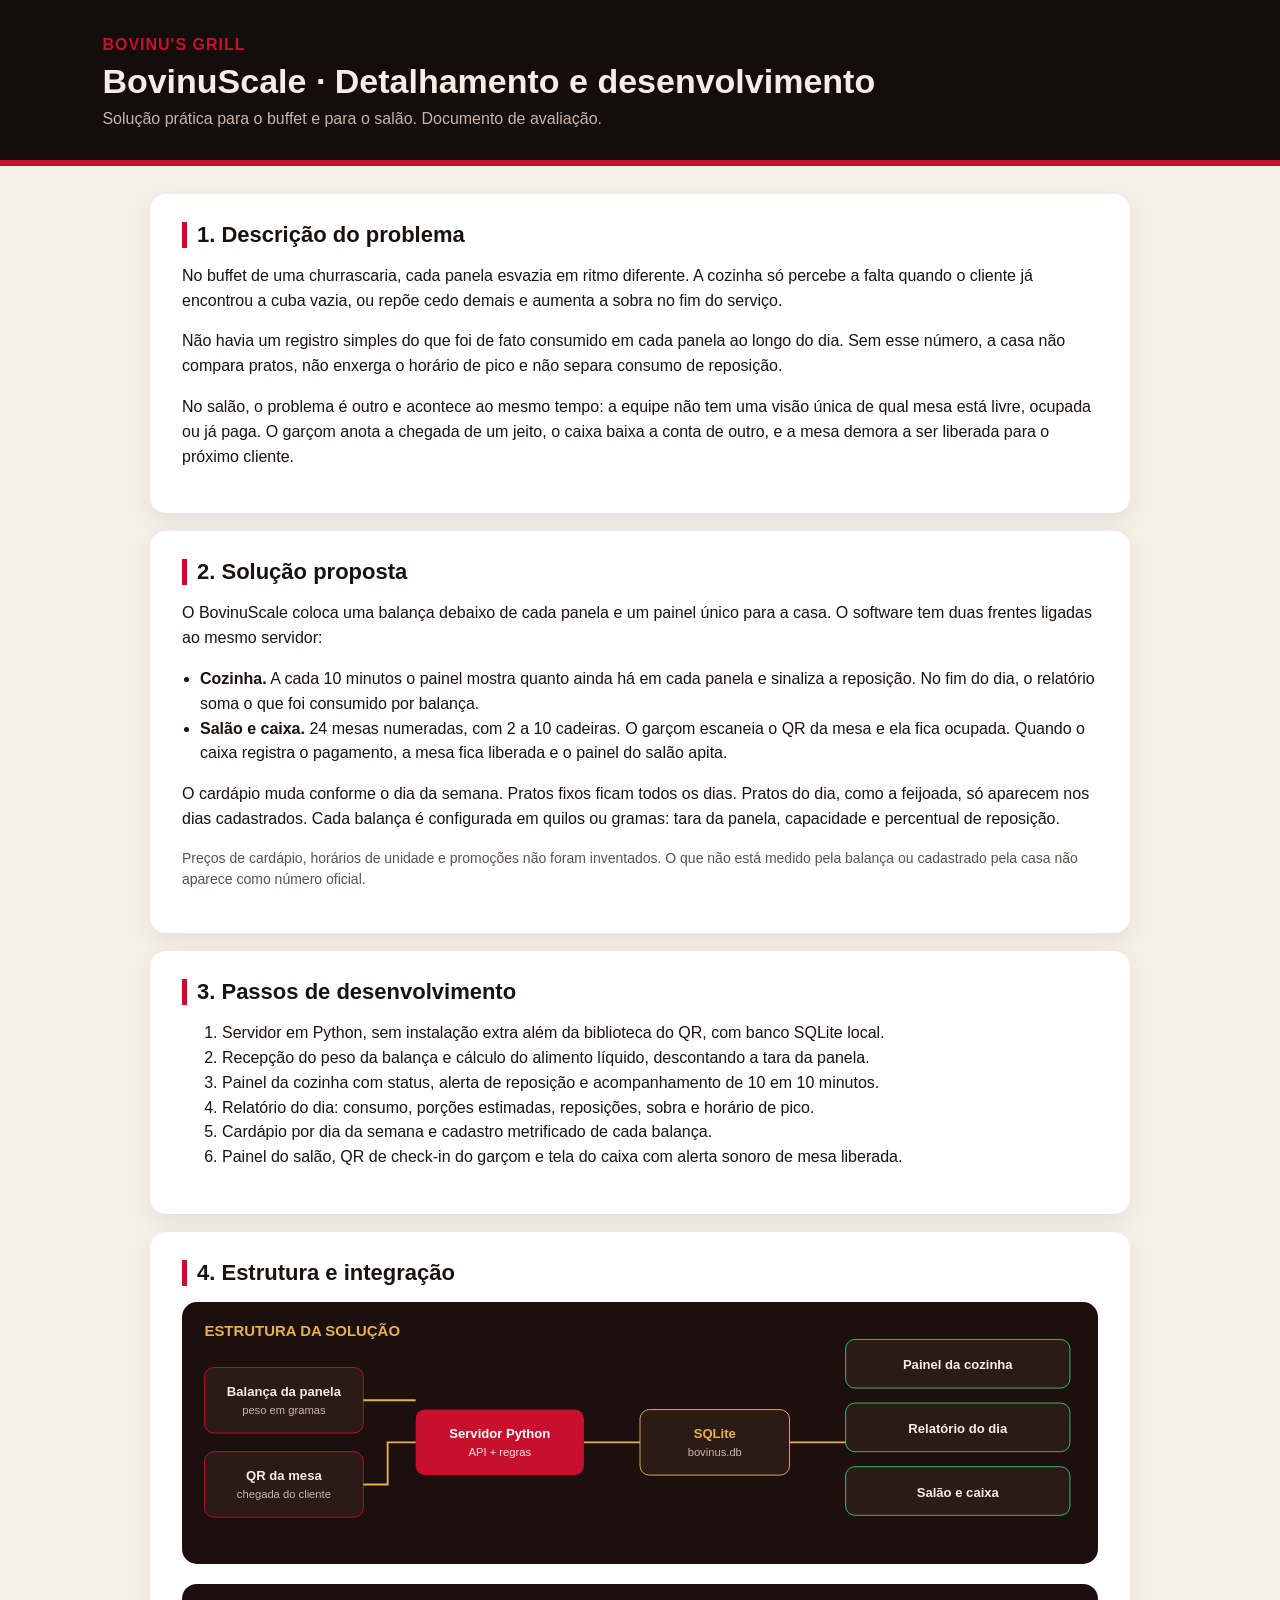
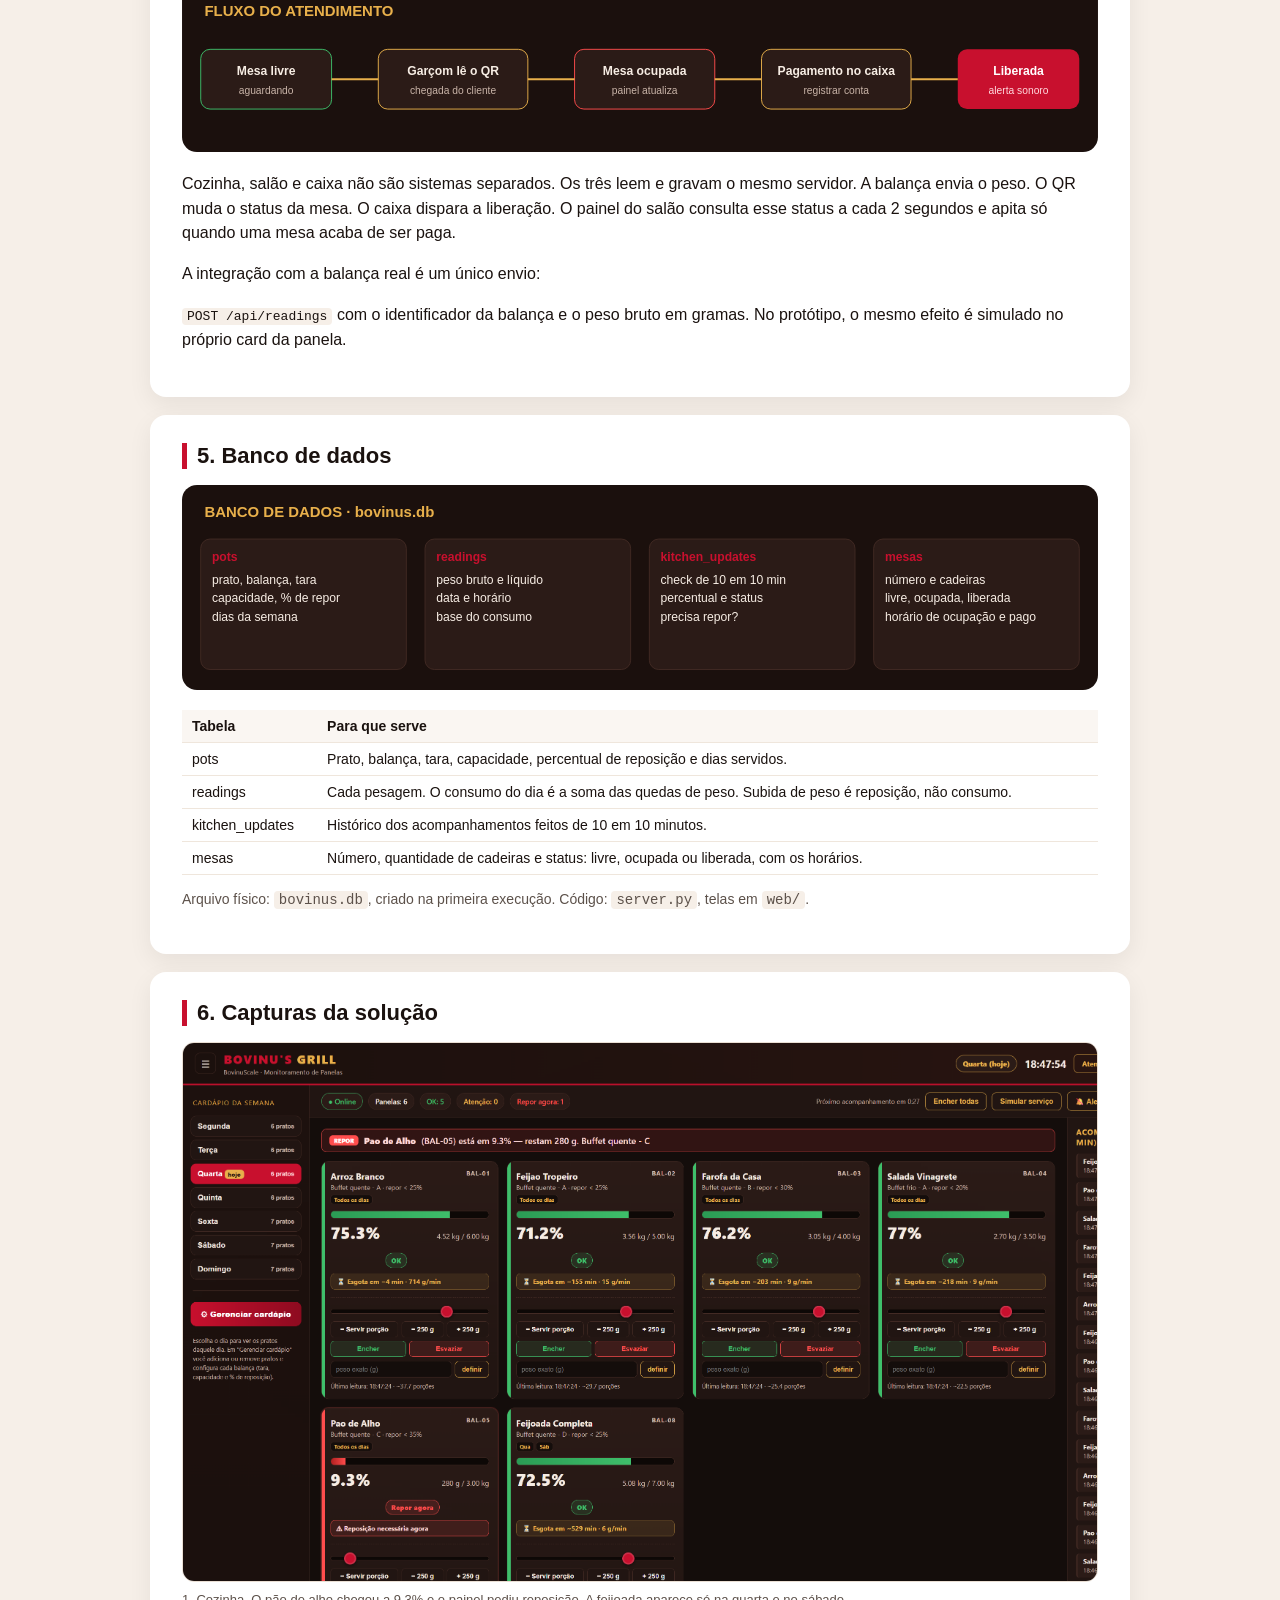
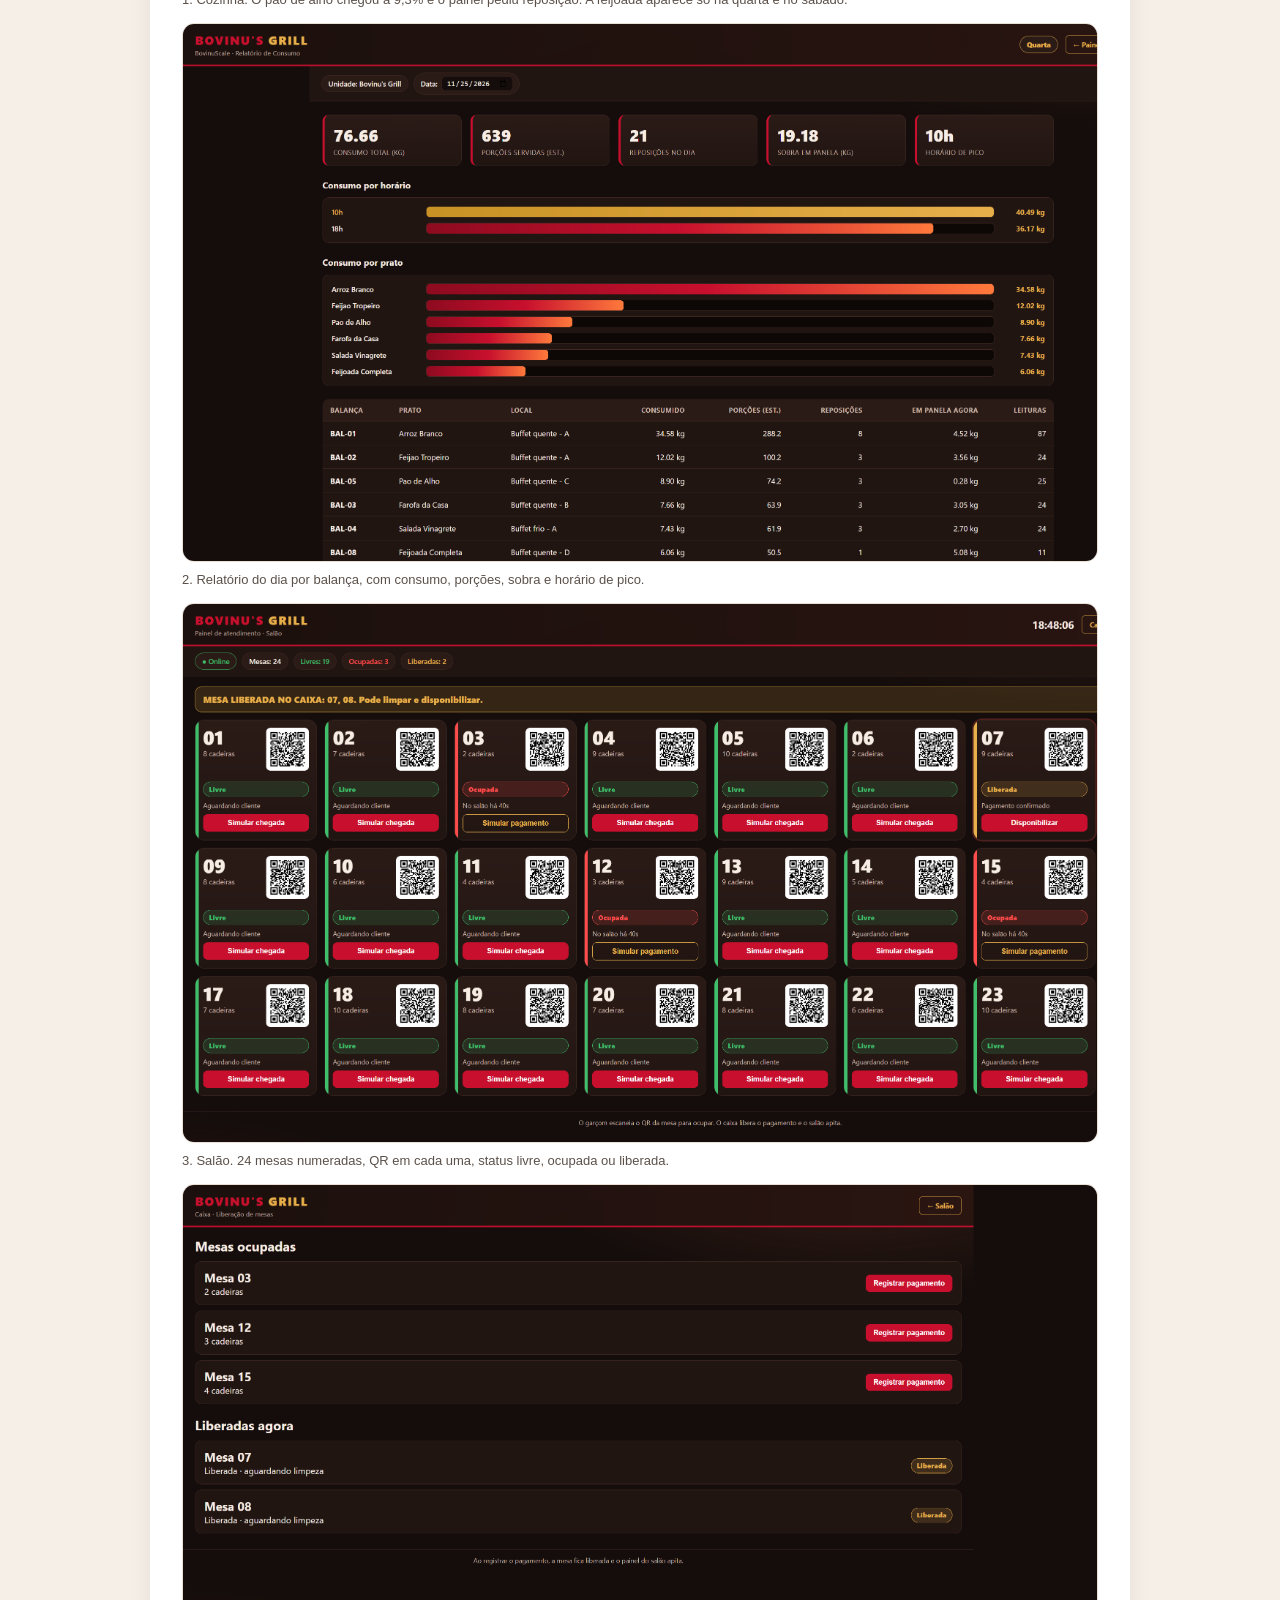
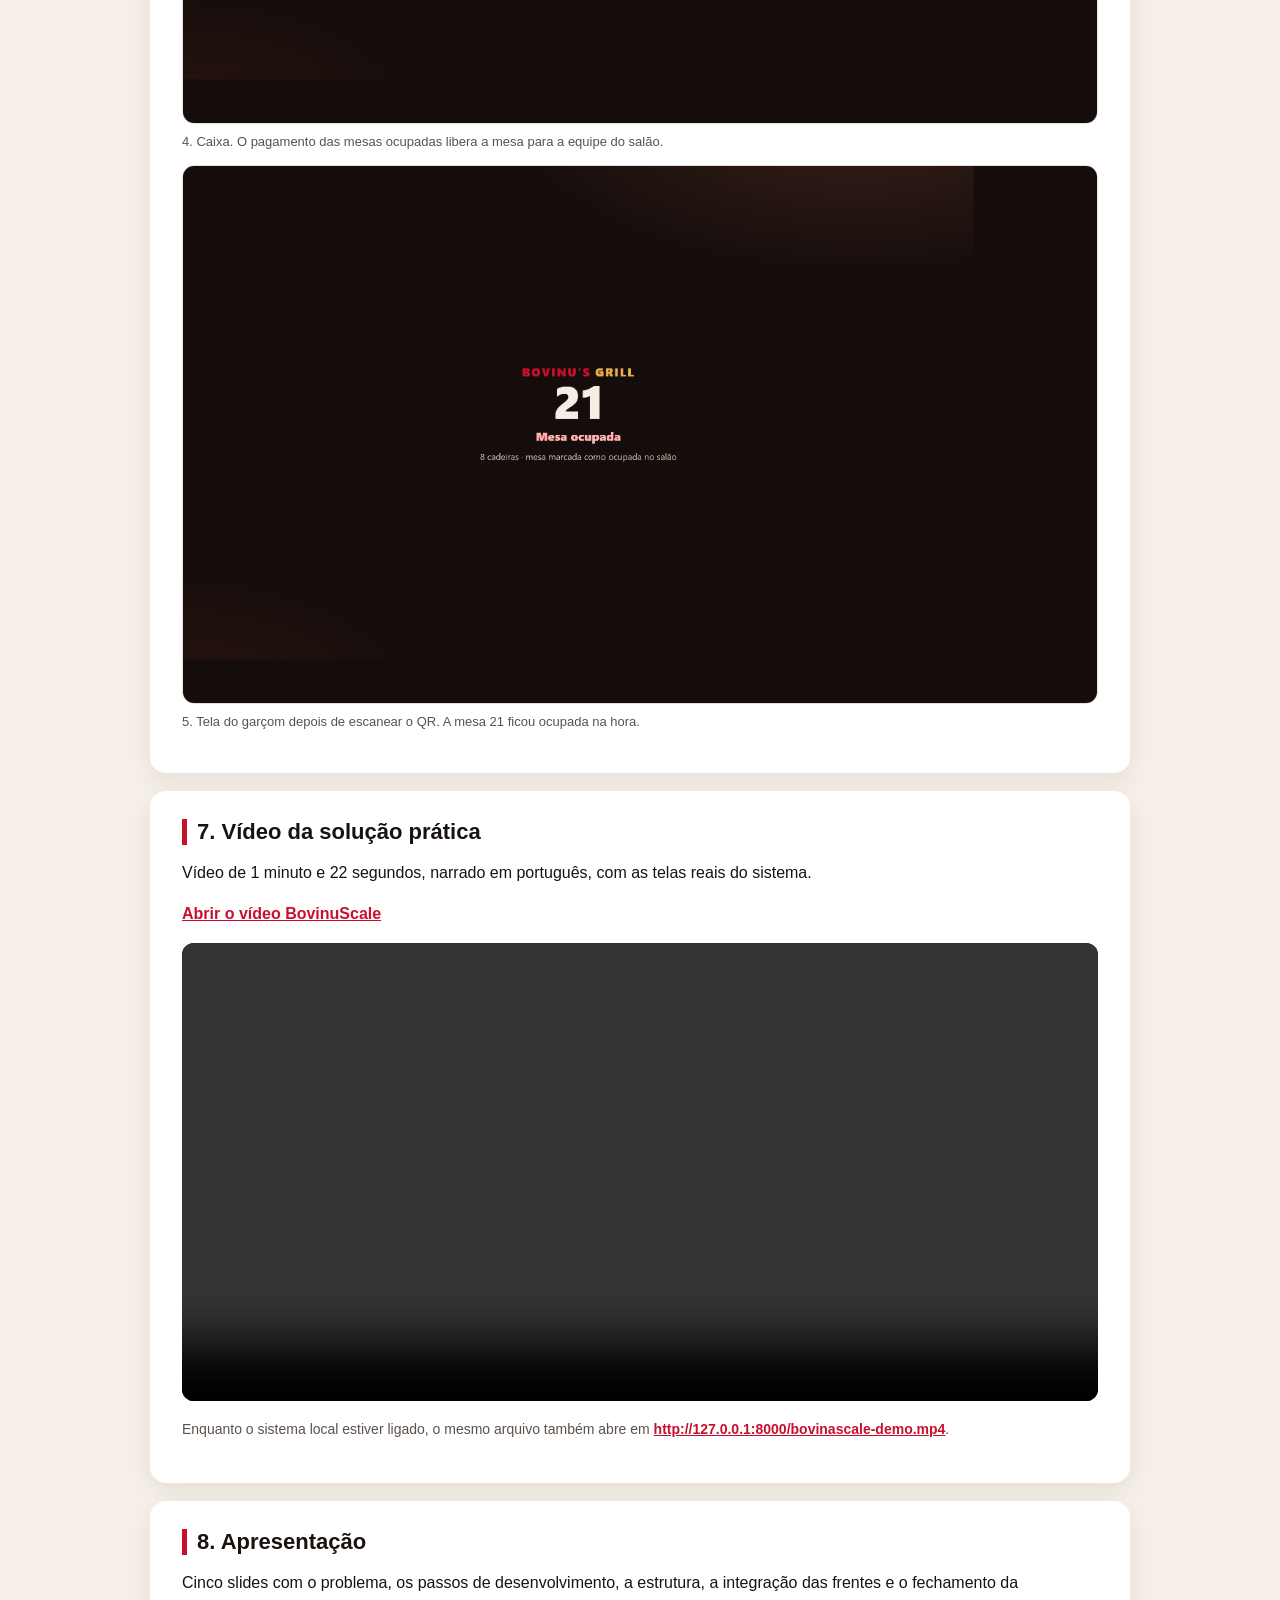
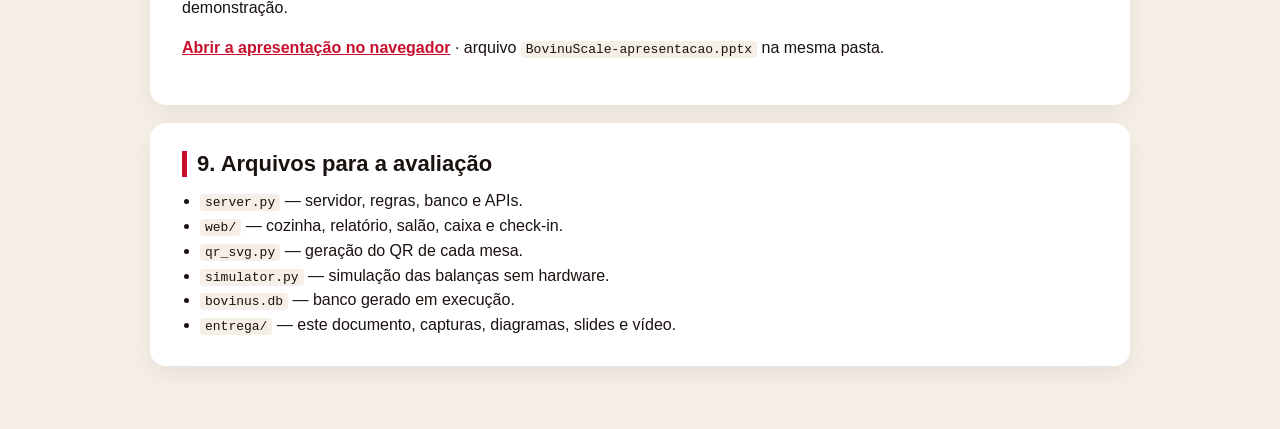
==== entrega/detalhamento.html @ 77efbeb3 "Inclui o pacote de avaliacao com documento, slides, video e diagramas." ====
<!doctype html>
<html lang="pt-BR">
<head>
<meta charset="utf-8">
<meta name="viewport" content="width=device-width, initial-scale=1">
<title>BovinuScale · Detalhamento da solução</title>
<style>
  :root { --brand:#C8102E; --gold:#E8B04B; --ink:#1a120f; --muted:#5c514a; }
  * { box-sizing:border-box; }
  body { margin:0; font-family:"Segoe UI",Arial,sans-serif; color:var(--ink); background:#f6efe8; }
  header { background:#140d0b; color:#f7ede4; padding:36px 8vw 28px; border-bottom:6px solid var(--brand); }
  header .logo { color:var(--brand); font-weight:900; letter-spacing:1px; }
  header h1 { margin:8px 0 6px; font-size:34px; }
  header p { margin:0; color:#c9b4a8; }
  main { width:min(980px,92vw); margin:28px auto 64px; }
  section { background:#fff; border-radius:16px; padding:28px 32px; margin-bottom:18px; box-shadow:0 8px 24px #0001; }
  h2 { margin:0 0 12px; font-size:22px; border-left:5px solid var(--brand); padding-left:10px; }
  h3 { margin:18px 0 8px; font-size:16px; }
  p, li { line-height:1.55; }
  ul { margin:8px 0 0; padding-left:18px; }
  .muted { color:var(--muted); font-size:14px; }
  figure { margin:16px 0; }
  img.shot { width:100%; border-radius:12px; border:1px solid #eadfd4; }
  figcaption { font-size:13px; color:var(--muted); margin-top:6px; }
  table { width:100%; border-collapse:collapse; font-size:14px; }
  th, td { text-align:left; padding:8px 10px; border-bottom:1px solid #efe6dc; vertical-align:top; }
  th { background:#faf6f2; }
  a { color:var(--brand); font-weight:700; }
  code { background:#f6efe8; padding:1px 5px; border-radius:4px; }
  .video { width:100%; border-radius:12px; background:#000; }
</style>
</head>
<body>
<header>
  <div class="logo">BOVINU'S GRILL</div>
  <h1>BovinuScale · Detalhamento e desenvolvimento</h1>
  <p>Solução prática para o buffet e para o salão. Documento de avaliação.</p>
</header>
<main>

<section>
  <h2>1. Descrição do problema</h2>
  <p>No buffet de uma churrascaria, cada panela esvazia em ritmo diferente. A cozinha só percebe a falta quando o cliente já encontrou a cuba vazia, ou repõe cedo demais e aumenta a sobra no fim do serviço.</p>
  <p>Não havia um registro simples do que foi de fato consumido em cada panela ao longo do dia. Sem esse número, a casa não compara pratos, não enxerga o horário de pico e não separa consumo de reposição.</p>
  <p>No salão, o problema é outro e acontece ao mesmo tempo: a equipe não tem uma visão única de qual mesa está livre, ocupada ou já paga. O garçom anota a chegada de um jeito, o caixa baixa a conta de outro, e a mesa demora a ser liberada para o próximo cliente.</p>
</section>

<section>
  <h2>2. Solução proposta</h2>
  <p>O BovinuScale coloca uma balança debaixo de cada panela e um painel único para a casa. O software tem duas frentes ligadas ao mesmo servidor:</p>
  <ul>
    <li><strong>Cozinha.</strong> A cada 10 minutos o painel mostra quanto ainda há em cada panela e sinaliza a reposição. No fim do dia, o relatório soma o que foi consumido por balança.</li>
    <li><strong>Salão e caixa.</strong> 24 mesas numeradas, com 2 a 10 cadeiras. O garçom escaneia o QR da mesa e ela fica ocupada. Quando o caixa registra o pagamento, a mesa fica liberada e o painel do salão apita.</li>
  </ul>
  <p>O cardápio muda conforme o dia da semana. Pratos fixos ficam todos os dias. Pratos do dia, como a feijoada, só aparecem nos dias cadastrados. Cada balança é configurada em quilos ou gramas: tara da panela, capacidade e percentual de reposição.</p>
  <p class="muted">Preços de cardápio, horários de unidade e promoções não foram inventados. O que não está medido pela balança ou cadastrado pela casa não aparece como número oficial.</p>
</section>

<section>
  <h2>3. Passos de desenvolvimento</h2>
  <ol>
    <li>Servidor em Python, sem instalação extra além da biblioteca do QR, com banco SQLite local.</li>
    <li>Recepção do peso da balança e cálculo do alimento líquido, descontando a tara da panela.</li>
    <li>Painel da cozinha com status, alerta de reposição e acompanhamento de 10 em 10 minutos.</li>
    <li>Relatório do dia: consumo, porções estimadas, reposições, sobra e horário de pico.</li>
    <li>Cardápio por dia da semana e cadastro metrificado de cada balança.</li>
    <li>Painel do salão, QR de check-in do garçom e tela do caixa com alerta sonoro de mesa liberada.</li>
  </ol>
</section>

<section>
  <h2>4. Estrutura e integração</h2>
  <figure><img src="diagramas/arquitetura.svg" alt="Arquitetura do BovinuScale"></figure>
  <figure><img src="diagramas/fluxo-salao.svg" alt="Fluxo de atendimento das mesas"></figure>
  <p>Cozinha, salão e caixa não são sistemas separados. Os três leem e gravam o mesmo servidor. A balança envia o peso. O QR muda o status da mesa. O caixa dispara a liberação. O painel do salão consulta esse status a cada 2 segundos e apita só quando uma mesa acaba de ser paga.</p>
  <p>A integração com a balança real é um único envio:</p>
  <p><code>POST /api/readings</code> com o identificador da balança e o peso bruto em gramas. No protótipo, o mesmo efeito é simulado no próprio card da panela.</p>
</section>

<section>
  <h2>5. Banco de dados</h2>
  <figure><img src="diagramas/banco.svg" alt="Tabelas do banco"></figure>
  <table>
    <thead><tr><th>Tabela</th><th>Para que serve</th></tr></thead>
    <tbody>
      <tr><td>pots</td><td>Prato, balança, tara, capacidade, percentual de reposição e dias servidos.</td></tr>
      <tr><td>readings</td><td>Cada pesagem. O consumo do dia é a soma das quedas de peso. Subida de peso é reposição, não consumo.</td></tr>
      <tr><td>kitchen_updates</td><td>Histórico dos acompanhamentos feitos de 10 em 10 minutos.</td></tr>
      <tr><td>mesas</td><td>Número, quantidade de cadeiras e status: livre, ocupada ou liberada, com os horários.</td></tr>
    </tbody>
  </table>
  <p class="muted">Arquivo físico: <code>bovinus.db</code>, criado na primeira execução. Código: <code>server.py</code>, telas em <code>web/</code>.</p>
</section>

<section>
  <h2>6. Capturas da solução</h2>
  <figure>
    <img class="shot" src="capturas/01-cozinha.png" alt="Painel da cozinha">
    <figcaption>1. Cozinha. O pão de alho chegou a 9,3% e o painel pediu reposição. A feijoada aparece só na quarta e no sábado.</figcaption>
  </figure>
  <figure>
    <img class="shot" src="capturas/02-relatorio.png" alt="Relatório do dia">
    <figcaption>2. Relatório do dia por balança, com consumo, porções, sobra e horário de pico.</figcaption>
  </figure>
  <figure>
    <img class="shot" src="capturas/03-atendimento.png" alt="Painel do salão">
    <figcaption>3. Salão. 24 mesas numeradas, QR em cada uma, status livre, ocupada ou liberada.</figcaption>
  </figure>
  <figure>
    <img class="shot" src="capturas/04-caixa.png" alt="Tela do caixa">
    <figcaption>4. Caixa. O pagamento das mesas ocupadas libera a mesa para a equipe do salão.</figcaption>
  </figure>
  <figure>
    <img class="shot" src="capturas/05-checkin.png" alt="Check-in pelo QR">
    <figcaption>5. Tela do garçom depois de escanear o QR. A mesa 21 ficou ocupada na hora.</figcaption>
  </figure>
</section>

<section>
  <h2>7. Vídeo da solução prática</h2>
  <p>Vídeo de 1 minuto e 22 segundos, narrado em português, com as telas reais do sistema.</p>
  <p><a href="bovinascale-demo.mp4">Abrir o vídeo BovinuScale</a></p>
  <video class="video" controls src="bovinascale-demo.mp4"></video>
  <p class="muted">Enquanto o sistema local estiver ligado, o mesmo arquivo também abre em <a href="http://127.0.0.1:8000/bovinascale-demo.mp4">http://127.0.0.1:8000/bovinascale-demo.mp4</a>.</p>
</section>

<section>
  <h2>8. Apresentação</h2>
  <p>Cinco slides com o problema, os passos de desenvolvimento, a estrutura, a integração das frentes e o fechamento da demonstração.</p>
  <p><a href="apresentacao.html">Abrir a apresentação no navegador</a> · arquivo <code>BovinuScale-apresentacao.pptx</code> na mesma pasta.</p>
</section>

<section>
  <h2>9. Arquivos para a avaliação</h2>
  <ul>
    <li><code>server.py</code> — servidor, regras, banco e APIs.</li>
    <li><code>web/</code> — cozinha, relatório, salão, caixa e check-in.</li>
    <li><code>qr_svg.py</code> — geração do QR de cada mesa.</li>
    <li><code>simulator.py</code> — simulação das balanças sem hardware.</li>
    <li><code>bovinus.db</code> — banco gerado em execução.</li>
    <li><code>entrega/</code> — este documento, capturas, diagramas, slides e vídeo.</li>
  </ul>
</section>

</main>
</body>
</html>
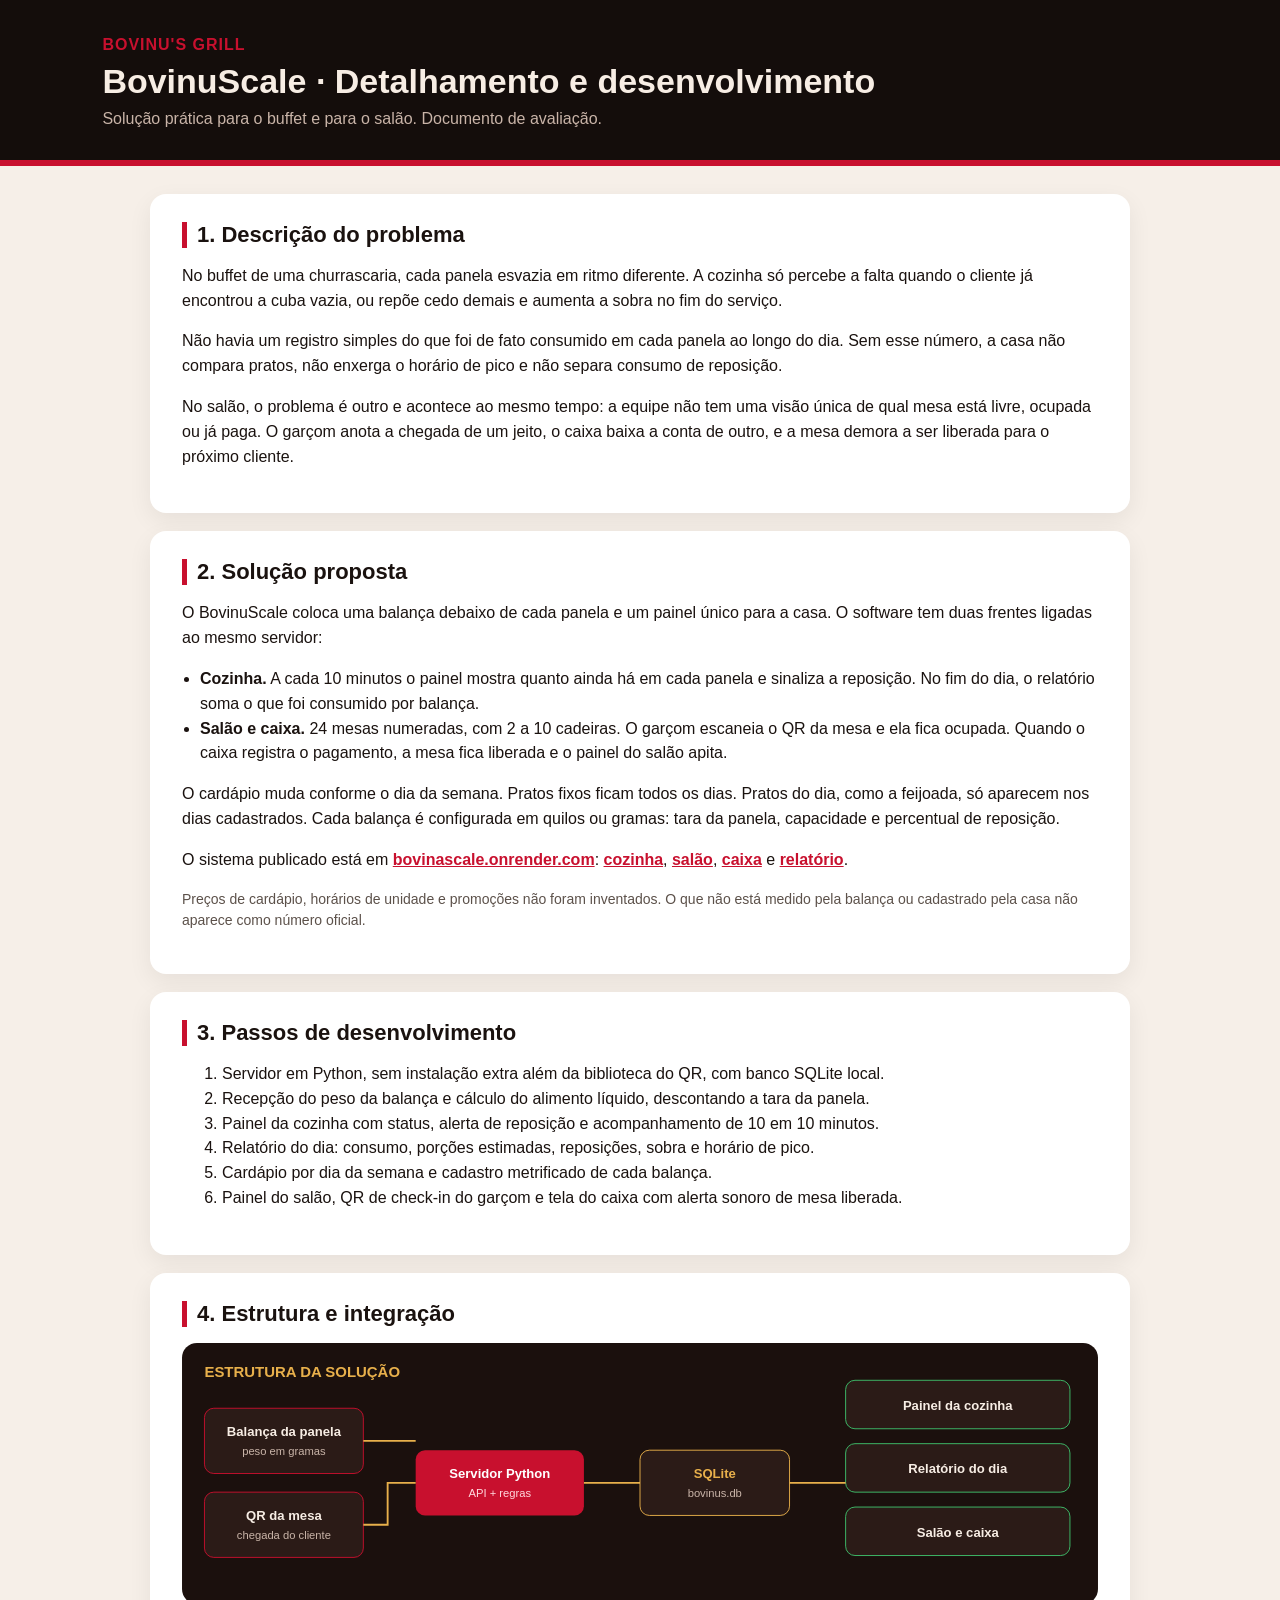
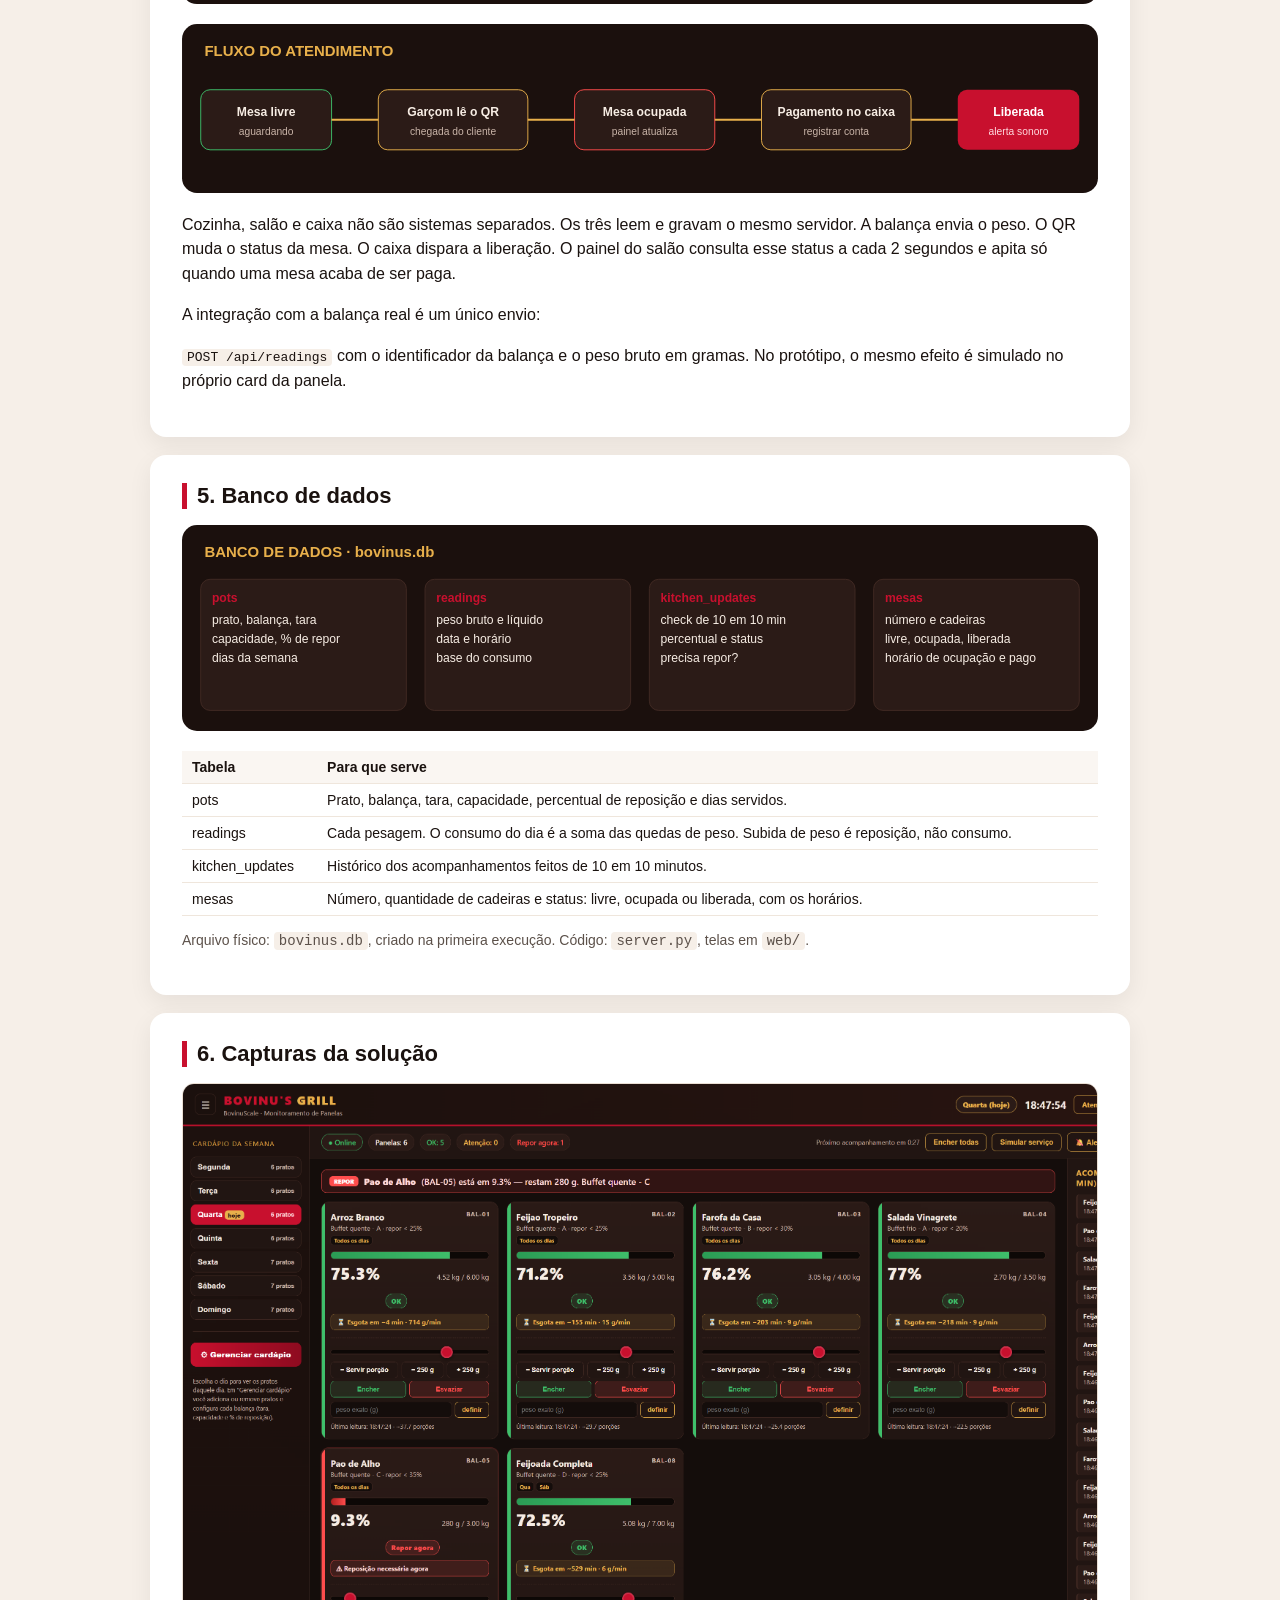
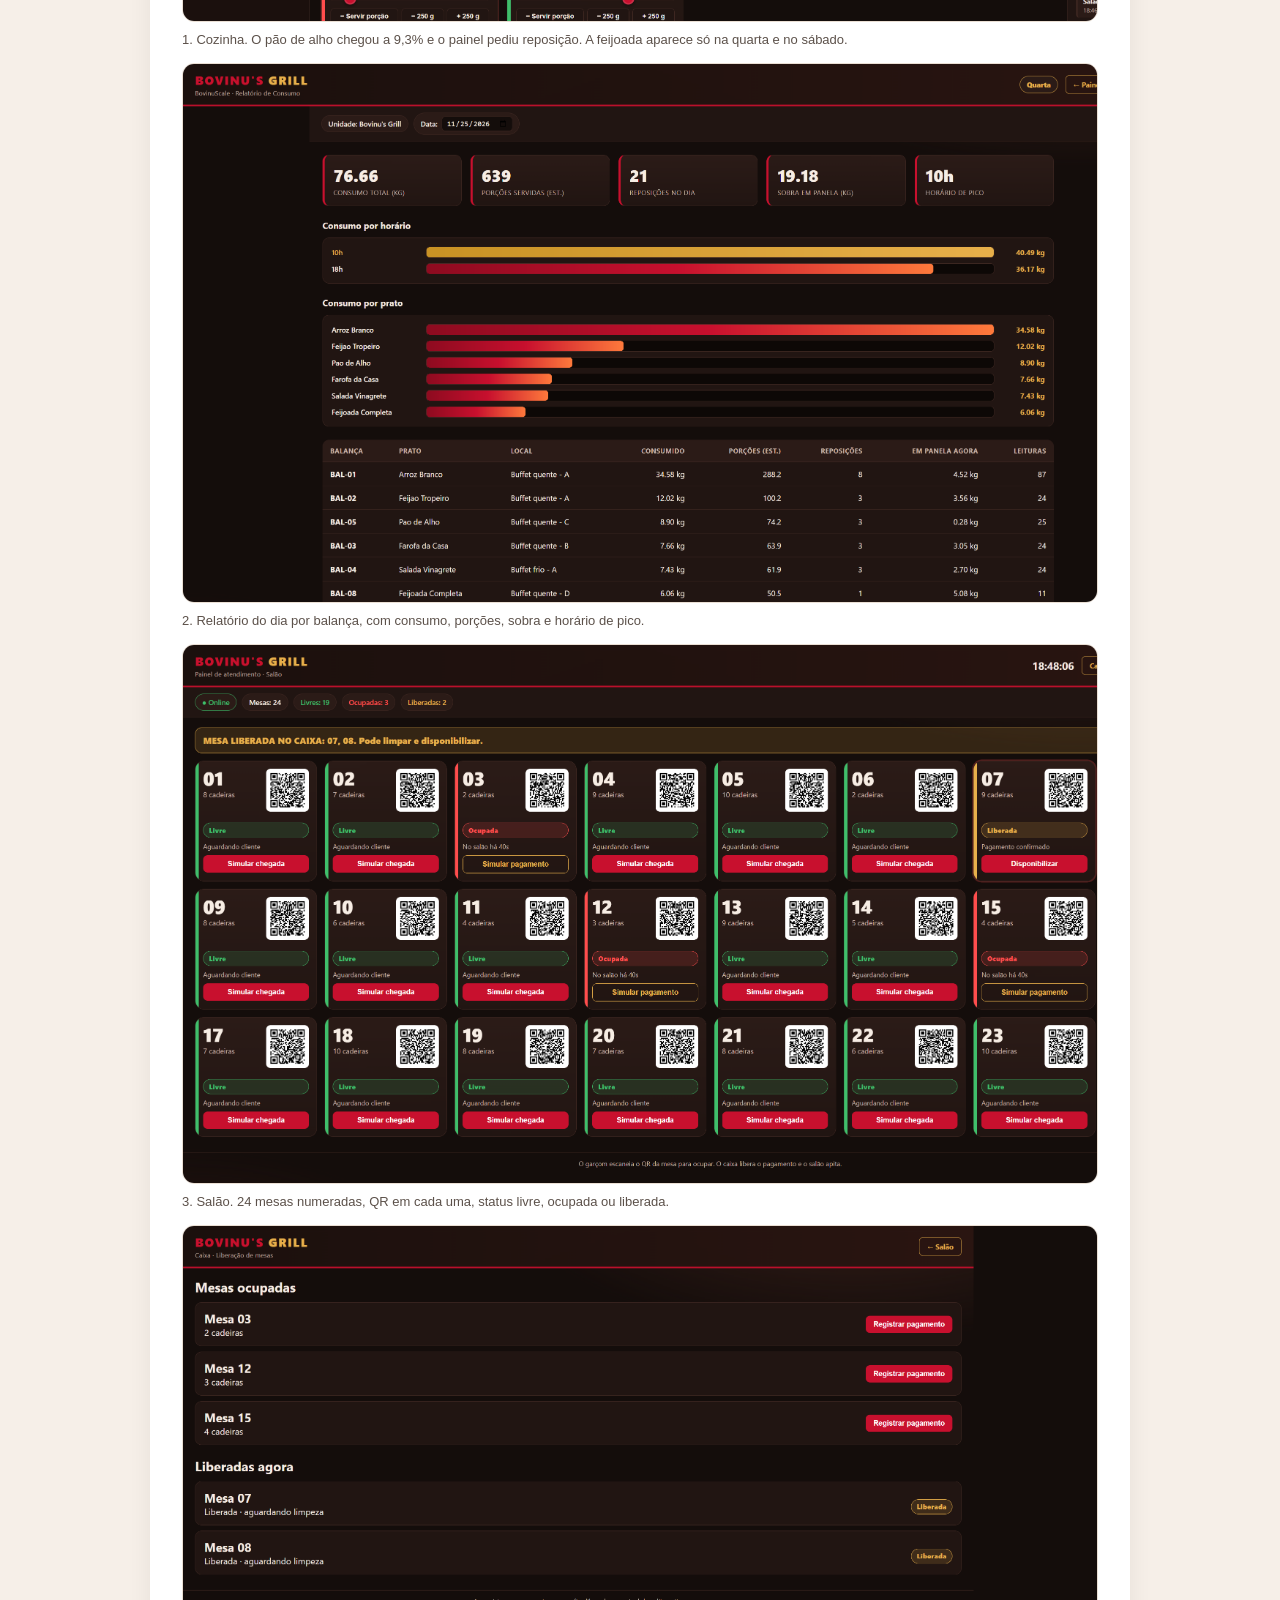
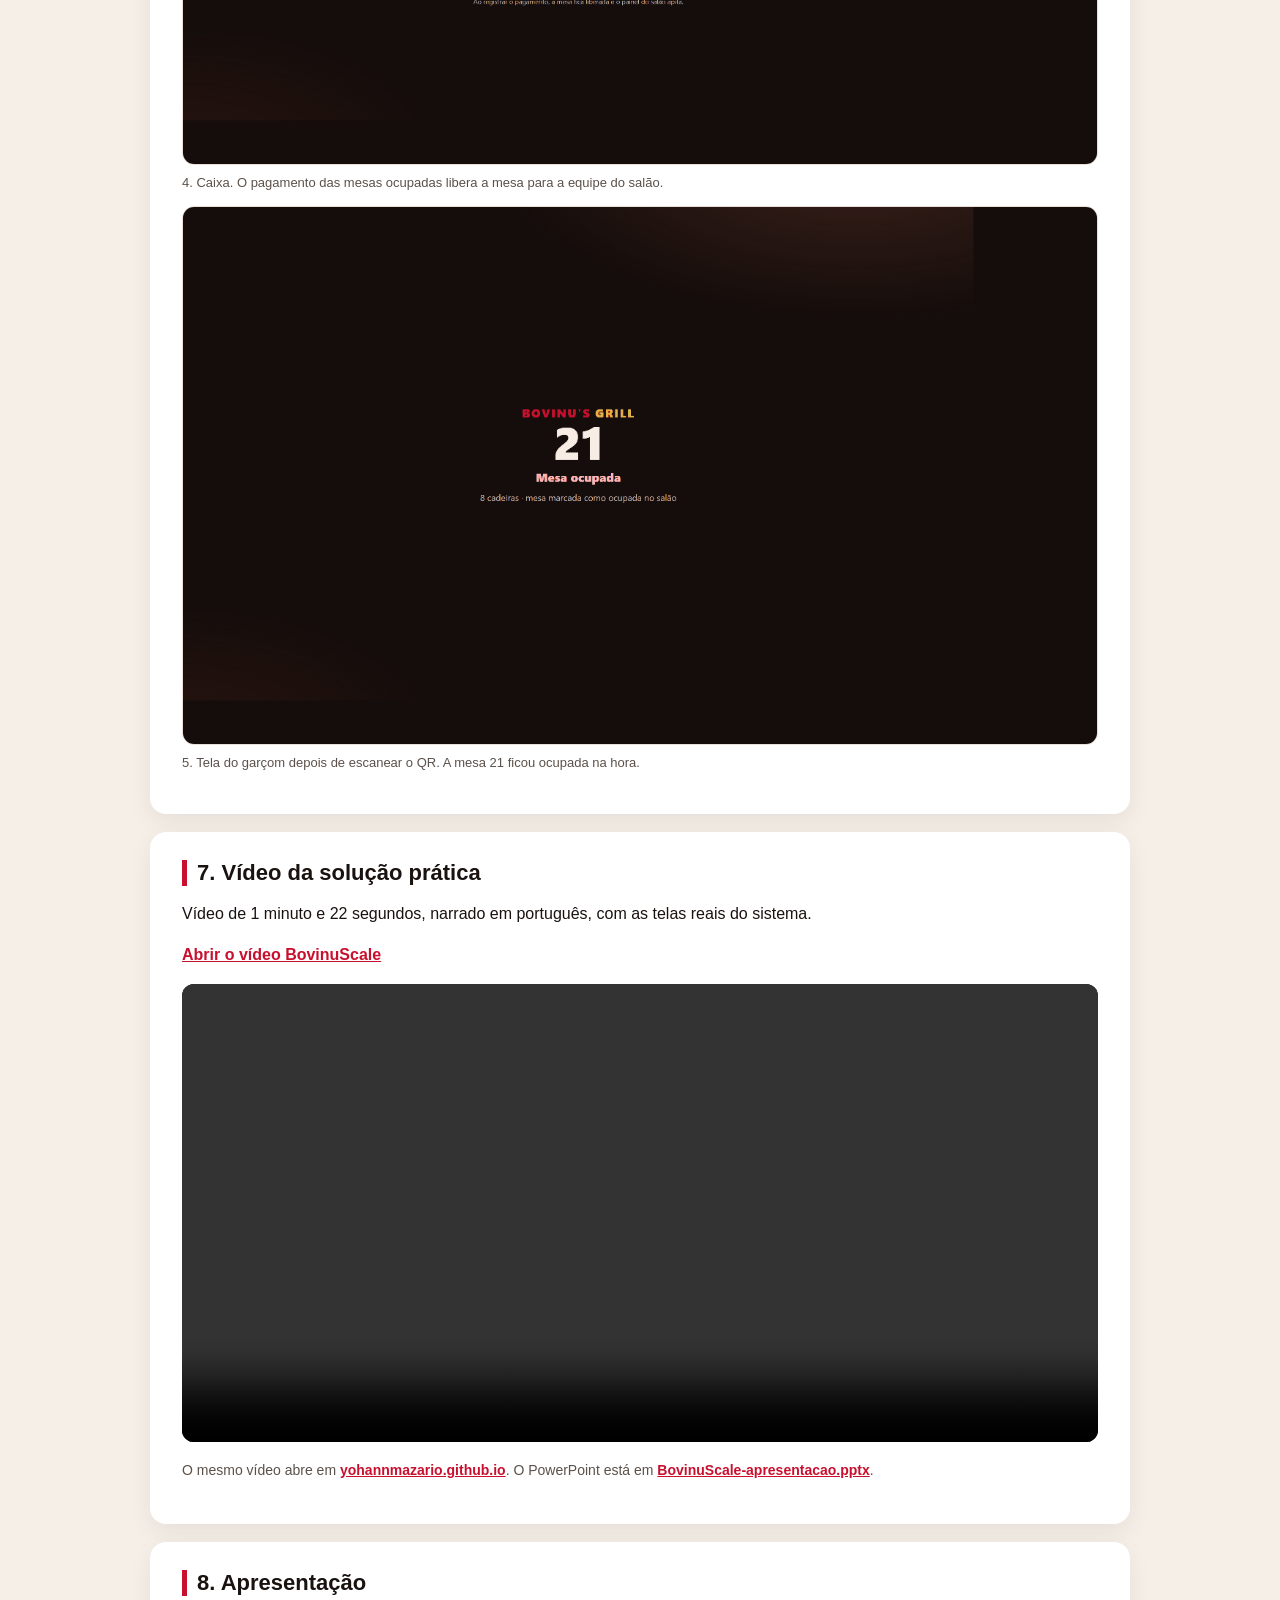
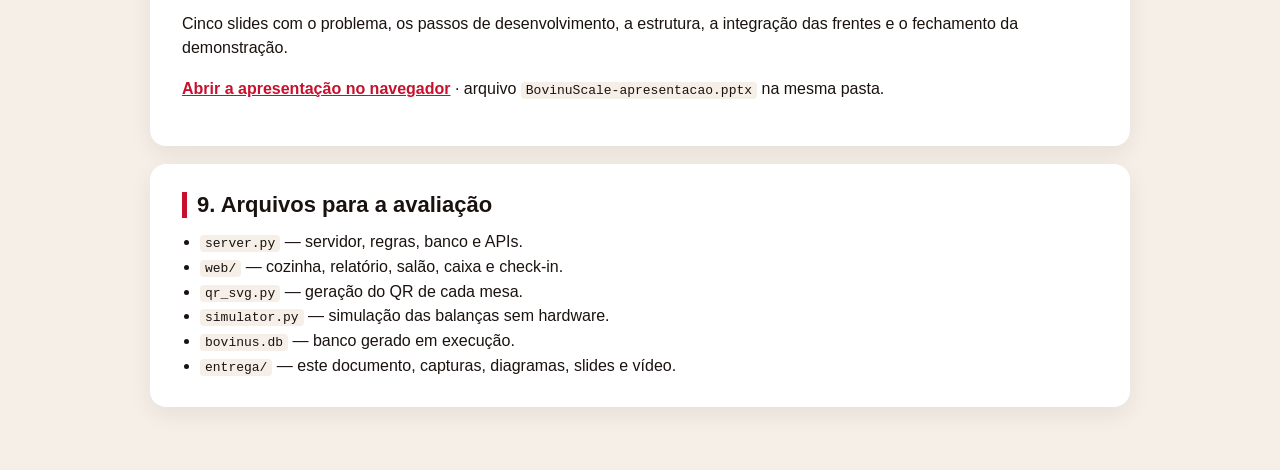
==== commit b4d3a91d: "Destaca o site publico, o video e a apresentacao no repositorio." ====
--- a/entrega/detalhamento.html
+++ b/entrega/detalhamento.html
@@ -53,6 +53,7 @@
     <li><strong>Salão e caixa.</strong> 24 mesas numeradas, com 2 a 10 cadeiras. O garçom escaneia o QR da mesa e ela fica ocupada. Quando o caixa registra o pagamento, a mesa fica liberada e o painel do salão apita.</li>
   </ul>
   <p>O cardápio muda conforme o dia da semana. Pratos fixos ficam todos os dias. Pratos do dia, como a feijoada, só aparecem nos dias cadastrados. Cada balança é configurada em quilos ou gramas: tara da panela, capacidade e percentual de reposição.</p>
+  <p>O sistema publicado está em <a href="https://bovinascale.onrender.com/">bovinascale.onrender.com</a>: <a href="https://bovinascale.onrender.com/">cozinha</a>, <a href="https://bovinascale.onrender.com/atendimento.html">salão</a>, <a href="https://bovinascale.onrender.com/caixa.html">caixa</a> e <a href="https://bovinascale.onrender.com/report.html">relatório</a>.</p>
   <p class="muted">Preços de cardápio, horários de unidade e promoções não foram inventados. O que não está medido pela balança ou cadastrado pela casa não aparece como número oficial.</p>
 </section>
 
@@ -121,7 +122,7 @@
   <p>Vídeo de 1 minuto e 22 segundos, narrado em português, com as telas reais do sistema.</p>
   <p><a href="bovinascale-demo.mp4">Abrir o vídeo BovinuScale</a></p>
   <video class="video" controls src="bovinascale-demo.mp4"></video>
-  <p class="muted">Enquanto o sistema local estiver ligado, o mesmo arquivo também abre em <a href="http://127.0.0.1:8000/bovinascale-demo.mp4">http://127.0.0.1:8000/bovinascale-demo.mp4</a>.</p>
+  <p class="muted">O mesmo vídeo abre em <a href="https://yohannmazario.github.io/bovinascale/entrega/bovinascale-demo.mp4">yohannmazario.github.io</a>. O PowerPoint está em <a href="BovinuScale-apresentacao.pptx">BovinuScale-apresentacao.pptx</a>.</p>
 </section>
 
 <section>
